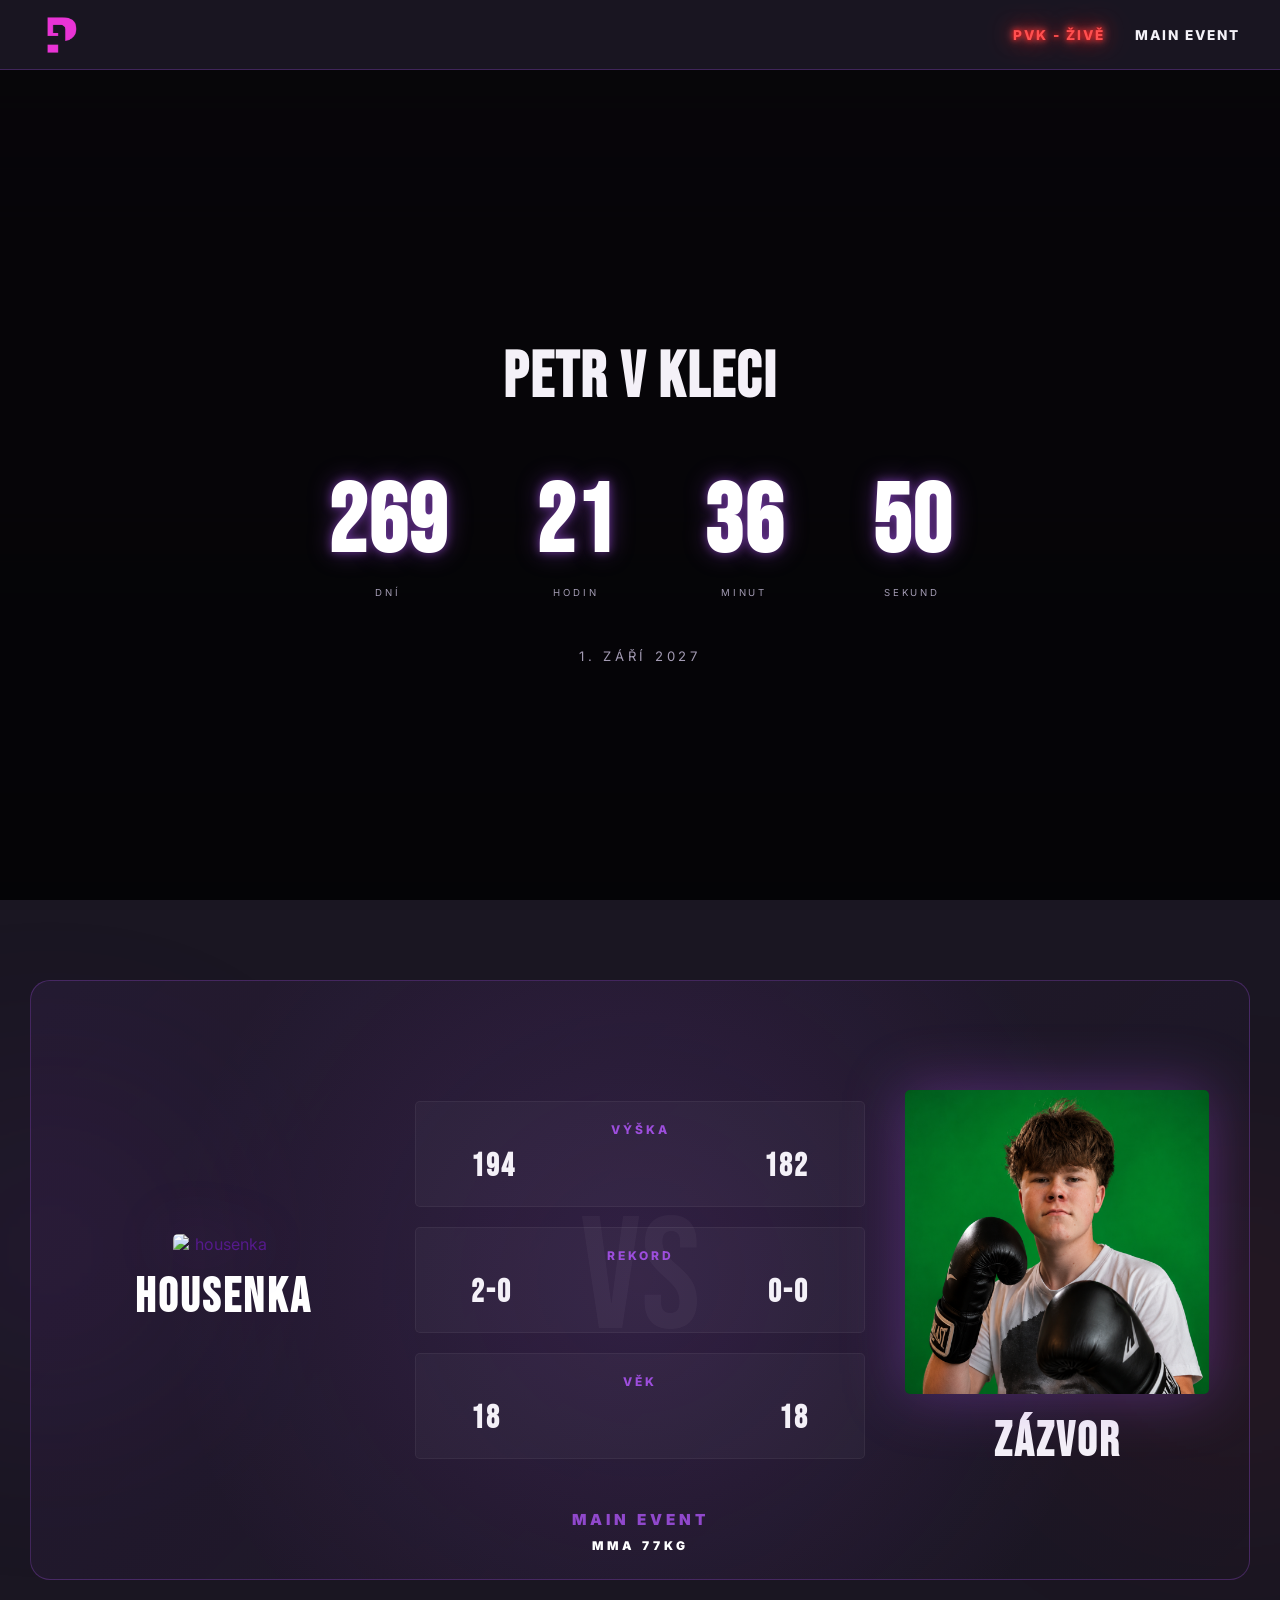
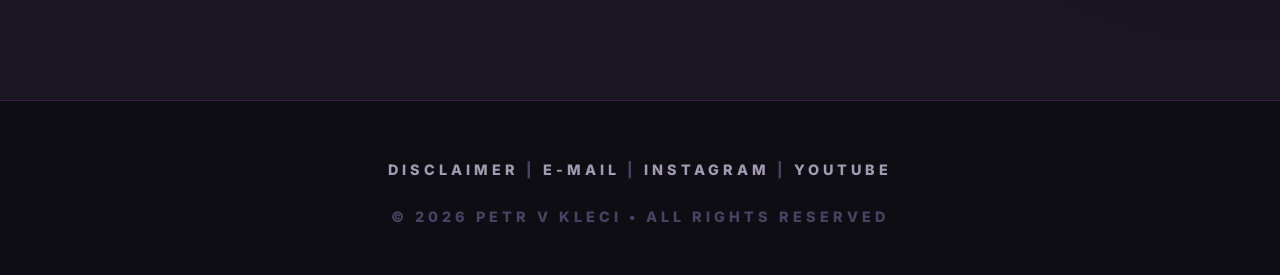
==== 2027/index.html @ d3b1854f "Add files via upload" ====
<!DOCTYPE html>
<html lang="cs">
<head>
    <meta charset="UTF-8">
    <meta name="viewport" content="width=device-width, initial-scale=1.0">
    <title>PETR V KLECI</title>
    <link href="https://fonts.googleapis.com/css2?family=Bebas+Neue&family=Inter:wght@400;600;800;900&display=swap" rel="stylesheet">
    <link rel="stylesheet" href="styles.css">
    <link rel="icon" href="../img/logo-transparent.png">
    <script async src="https://pagead2.googlesyndication.com/pagead/js/adsbygoogle.js?client=ca-pub-2241425218539094"
     crossorigin="anonymous"></script>
     <meta name="google-adsense-account" content="ca-pub-2241425218539094">
</head>

<body>
    <div class="cyber-grid"></div>
    <div class="ambient-blob" id="blob"></div>
    <div class="scroll-progress" id="progress"></div>
    <nav>
        <div class="logo-container">
            <a href="#"  class="logo-img" onerror="this.style.display='none'; document.getElementById('logo-text').style.display='block';">
                <img src="../img/logo-transparent.png" alt="Petr v kleci Logo" class="logo-img" onerror="this.style.display='none'; document.getElementById('logo-text').style.display='block';">
           </a>
        </div>
    
        <div class="nav-links">
            <a href="https://petrvkleci.fun/live/" target="_blank"><div class="live">PVK - ŽIVĚ</div></a>
            <a href="#main-event">MAIN EVENT</a>
        </div>
    </nav>

    <header class="hero">

    <video class="hero-video" autoplay muted loop playsinline>
        <source src="https://pub-b3b0f845e0294ce48c312dda4aa62917.r2.dev/housenka-vs-zazvor-promo.mp4" type="video/mp4">
    </video>

    <div class="hero-overlay">

            <div class="cdown">
                
                <h2 class="cdown-event">PETR V KLECI</h2>
                
                <div class="cdown-grid">
                    <div class="cunit">
                        <span class="cunit-n" id="cdDays">--</span>
                        <span class="cunit-l">Dní</span>
                    </div>
                    <div class="cunit">
                        <span class="cunit-n" id="cdHours">--</span>
                        <span class="cunit-l">Hodin</span>
                    </div>
                    <div class="cunit">
                        <span class="cunit-n" id="cdMins">--</span>
                        <span class="cunit-l">Minut</span>
                    </div>
                    <div class="cunit">
                        <span class="cunit-n" id="cdSecs">--</span>
                        <span class="cunit-l">Sekund</span>
                    </div>
                </div>
            <p class="cdown-date rv">1. ZÁŘÍ 2027</p>
        </div>
    

    </header>
 <main class="fight-card">
    <article class="fight main-event" id="main-event">

            <div class="fighter fighter-left">
                <a href="">
                    <img src="../img/housenka.png" alt="housenka">
                </a>
                <h2>HOUSENKA</h2>
            </div>
            <div class="fight-info">

                <div class="stat-row">
                    <span>Výška</span>
                    <h3>194</h3>
                    <h3>182</h3>
                </div>

                <div class="stat-row">
                    <span>Rekord</span>
                    <h3>2-0</h3>
                    <h3>0-0</h3>
                </div>

                <div class="stat-row">
                    <span>Věk</span>
                    <h3>18</h3>
                    <h3>18</h3>
                </div>

            </div>

            <div class="fighter fighter-right">
                <a href="">
                    <img src="../img/zazvor.png" alt="zazvor">
                </a>
                <h2>ZÁZVOR</h2>
            </div>
            <div class="fight-label">
                MAIN EVENT
            </div>
            <div class="rules">
                MMA 77kg
            </div>
        </article>

</main>

    <footer class="footer">
    <div class="footer-container">

        <div class="footer-contact">
            <a href="files/prohlaseni_petr_v_kleci.pdf" target="_blank">Disclaimer</a> |
            <a href="mailto:petrvkleci@petrvkleci.fun">E-Mail</a> |
            <a href="https://instagram.petrvkleci.fun" target="_blank">Instagram</a> |
            <a href="https://youtube.petrvkleci.fun" target="_blank">YouTube</a>
        </div>

        <div class="footer-bottom">
            <p>© 2026 PETR V KLECI • All rights reserved</p>
        </div>

    </div>
</footer>

    <script src="script.js"></script>
</body>
</html>
---- 2027/styles.css ----
:root {
    --bg-color: #1a1622; 
    --surface-color: #272236; 
    --surface-hover: #322b46; 
    --text-main: #f4f1f8;
    --text-muted: #a39bb3;
    --accent: #9d4edd; 
    --accent-glow: rgba(157, 78, 221, 0.6);
    --glass-border: rgba(157, 78, 221, 0.3);
    --nav-height: 70px; 
}

::-webkit-scrollbar {
    width: 8px;
}
::-webkit-scrollbar-track { background: var(--bg-color); }
::-webkit-scrollbar-thumb { background: var(--accent); border-radius: 4px; }

* {
    margin: 0;
    padding: 0;
    box-sizing: border-box;
    scroll-behavior: smooth;
}

html,
body {
    width: 100%;
    overflow-x: hidden;
}

body {
    background-color: var(--bg-color);
    color: var(--text-main);
    font-family: 'Inter', sans-serif;
    position: relative;
}

.cyber-grid {
    position: fixed;
    top: 0; left: 0; width: 100vw; height: 100vh;
    background-size: 50px 50px;
    z-index: -1;
    transform: perspective(1000px) rotateX(60deg) translateY(-100px) translateZ(-200px);
    animation: gridMove 20s linear infinite;
    opacity: 0.5;
}

@keyframes gridMove {
    0% { transform: perspective(1000px) rotateX(60deg) translateY(0) translateZ(-200px); }
    100% { transform: perspective(1000px) rotateX(60deg) translateY(50px) translateZ(-200px); }
}

article {
    scroll-margin-top: calc(var(--nav-height) + 20px);
    position: relative;
    z-index: 10;
}

.scroll-progress {
    position: fixed;
    top: 0; left: 0; height: 3px;
    background: var(--accent);
    width: 0%;
    z-index: 2000;
    box-shadow: 0 0 15px var(--accent-glow);
}

nav {
    position: fixed;
    top: 0; width: 100%; height: var(--nav-height);
    padding: 0 40px;
    display: flex; justify-content: space-between; align-items: center;
    background: rgba(26, 22, 34, 0.9);
    z-index: 1000;
    border-bottom: 1px solid var(--glass-border);
}

.logo-container { height: 40px; }
.logo-img { height: 100%; width: auto; object-fit: contain; }

.nav-links { display: flex; gap: 30px; }
.nav-links a {
    color: var(--text-main); text-decoration: none; font-weight: 800;
    font-size: 0.85rem; letter-spacing: 2px; text-transform: uppercase;
    position: relative; padding: 5px 0; transition: color 0.3s;
}
.nav-links a:hover { color: var(--accent); text-shadow: 0 0 10px var(--accent-glow); }

main a {
    text-decoration: none;
}

.hero {
    position: relative;
    height: calc(100vh - var(--nav-height));
    margin-top: var(--nav-height); 
    overflow: hidden;
    margin-bottom: 80px;
    display: flex;
    justify-content: center;
    align-items: center;
    text-align: center;
    background-image: url("img/background.png");
    background-size: cover;
    background-position: center;
    background-repeat: no-repeat;
}

.hero::before {
    content: "";
    position: absolute;
    inset: 0;
    background: linear-gradient(
        to bottom,
        rgba(0,0,0,0.4),
        rgba(0,0,0,0.25)
    );
    z-index: 1;
}

.hero-video {
    position: absolute;
    top: 0;
    left: 0;
    width: 100%;
    height: 100%;
    object-fit: cover;
    opacity: 1;
    z-index: 0;
}

.hero-overlay {
    position: absolute;
    inset: 0;
    background: linear-gradient(
        to bottom,
        rgba(0,0,0,.55),
        rgba(0,0,0,.75)
    );
    z-index: 2;
    display: flex;
    justify-content: center;
    align-items: center;
}

.cdown {
    padding: 88px 40px;
    text-align: center;
    position: relative;
    overflow: hidden;
    margin-top: 40px;
}

.cdown-event {
    font-family: 'Bebas Neue', sans-serif;
    font-size: 4em;
    letter-spacing: .03em;
    margin-bottom: 56px;
    line-height: 1;
}

.cdown-grid {
    display: flex;
    flex-wrap: wrap;
    justify-content: center;
    margin-bottom: 50px;
}

.cunit { padding: 0 44px;}
.cunit:last-child { border-right: none; }

.cunit-n {
    font-family: 'Bebas Neue', sans-serif;
    font-size: clamp(2rem, 8vw, 6rem);
    font-weight: 900;
    color: #fff;
    letter-spacing: 2px;
    text-shadow:
        0 0 10px rgba(157,78,221,.6),
        0 0 25px rgba(157,78,221,.4);
}

.cunit-l {
    font-size: .6rem;
    letter-spacing: .3em;
    text-transform: uppercase;
    color: var(--text-muted);
    margin-top: 6px;
    display: block;
}

.cdown-date {
    font-size: .82rem;
    letter-spacing: .28em;
    color: var(--text-muted);
}

.fight-card {
    max-width: 1400px;
    margin: 0 auto;
    padding: 0 30px 120px;
    position: relative;
}

.fight-card::before {
    content: "";
    position: absolute;
    width: 300px;
    height: 300px;
    background: var(--accent);
    opacity: .08;
    filter: blur(120px);
    top: 120px;
    left: -100px;
}

.fight-card::after {
    content: "";
    position: absolute;
    width: 300px;
    height: 300px;
    background: #ff4444;
    opacity: .06;
    filter: blur(120px);
    right: -100px;
    top: 200px;
}

.fight {
    position: relative;
    display: grid;
    grid-template-columns: 1fr 450px 1fr;
    align-items: center;
    background: linear-gradient(
        135deg,
        rgba(157,78,221,.08),
        rgba(0,0,0,0)
    );
    border: 1px solid var(--glass-border);
    border-radius: 20px;
    overflow: hidden;
    min-height: 600px;
}

.fight::before {
    content: "";
    position: absolute;
    inset: 0;
    background: radial-gradient(
        circle at center,
        rgba(157,78,221,.15),
        transparent 70%
    );
    pointer-events: none;
}

.fight::after {
    content: "VS";
    position: absolute;
    left: 50%;
    top: 50%;
    transform: translate(-50%, -50%);
    font-family: 'Bebas Neue', sans-serif;
    font-size: 10rem;
    color: rgba(255,255,255,.04);
    z-index: 1;
}

.fighter {
    position: relative;
    z-index: 2;
    text-align: center;
    padding: 40px;
}

.fighter img {
    width: 100%;
    max-width: 380px;
    min-width: 100px;
    transition: .4s;
    filter: drop-shadow(0 0 30px rgba(157,78,221,.4));
    border-radius: 5px;
}

.fighter:hover img {
    transform: scale(1.05);
}

.fighter h2 {
    margin-top: 15px;
    font-family: 'Bebas Neue', sans-serif;
    font-size: 3rem;
    letter-spacing: 3px;
}

.fighter-left h2 {
    color: white;
}

.fight-info {
    position: relative;
    z-index: 2;
    display: flex;
    flex-direction: column;
    gap: 20px;
}

.stat-row {
    display: grid;
    grid-template-columns: 1fr 1fr;
    grid-template-rows: auto auto;
    align-items: center;
    padding: 20px 55px;
    background: rgba(255,255,255,.03);
    border: 1px solid rgba(255,255,255,.05);
    gap: 10px 20px;
    border-radius: 5px;
}

.stat-row span {
    grid-column: 1 / -1;
    text-align: center;
    color: var(--accent);
    font-size: .75rem;
    font-weight: 800;
    letter-spacing: 3px;
    text-transform: uppercase;
}

.stat-row h3 {
    font-family: 'Bebas Neue', sans-serif;
    font-size: 2rem;
    letter-spacing: 2px;
    margin: 0;
}

.stat-row h3:first-of-type {
    justify-self: start;
    text-align: left;
}

.stat-row h3:last-of-type {
    justify-self: end;
    text-align: right;
}

.fight-label {
    position: absolute;
    left: 50%;
    bottom: 50px;    
    transform: translateX(-50%);
    font-size: .95rem;
    font-weight: 900;
    letter-spacing: 4px;
    color: var(--accent);
    text-transform: uppercase;
    opacity: .9;
}

.rules {
    position: absolute;
    left: 50%;
    bottom: 18px;
    transform: translateX(-50%);

    padding: 8px 22px;
    font-weight: 900;
    font-size: .75rem;
    letter-spacing: 4px;
    text-transform: uppercase;

    color: #fff;


    z-index: 5;
    white-space: nowrap;
}

.live {
    color: #ff5050;
    text-shadow:
        0 0 5px #ff0000,
        0 0 10px #ff8b8b,
        0 0 20px #ff0000,
        0 0 40px #ff8b8b;
    animation: pulselive 1.5s infinite ease-in-out;
}

@keyframes pulselive {
    0%, 100% {
        text-shadow:
            0 0 5px #ff8b8b,
            0 0 10px #ff0000,
            0 0 20px #ff8b8b,
            0 0 40px #ff0000;
    }
    50% {
        text-shadow:
            0 0 10px #ff0000,
            0 0 20px #ff8b8b,
            0 0 40px #ff0000,
            0 0 80px #ff8b8b;
    }
}

footer {
    text-align: center;
    padding: 50px;
    background: #0f0d14;
    border-top: 1px solid var(--glass-border);
    color: #4b4263;
    font-size: 0.9rem;
    letter-spacing: 4px;
    text-transform: uppercase;
    font-weight: 800;
}

.footer-container {
    display: flex;
    flex-direction: column;
}

.footer-contact {
    margin: 10px 0 30px 0;
}

.footer-contact a {
    text-decoration: none;
    transition: .3s;
    color: var(--text-muted);
}

.footer-contact a:hover {
    text-shadow: 0 0 10px var(--accent-glow);
    color: var(--accent);
}

/* RESPONSIVITA (TABLETY) */
@media (min-width: 768px) and (max-width: 1024px) {
    nav {
        padding: 0 25px;
    }

    .nav-links {
        gap: 20px;
        font-size: 0.8rem;
    }

    .hero {
        height: calc(85vh - var(--nav-height));
    }

    .cdown {
        padding: 70px 25px;
    }

    .cdown-event {
        font-size: 3.2rem;
    }

    .cunit-n {
        font-size: 4rem;
    }

    .fight {
        grid-template-columns: 1fr 1.2fr 1fr;
        min-height: 500px;
        padding: 20px;
    }

    .fighter img {
        max-width: 260px;
    }

    .fighter h2 {
        font-size: 2.2rem;
    }

    .stat-row {
        padding: 18px 25px;
    }

    .stat-row h3 {
        font-size: 1.6rem;
    }

    .fight::after {
        font-size: 7rem;
    }

    .fight-label {
        font-size: 0.75rem;
        bottom: 30px;
    }

    .fight-card {
        padding: 0 20px 100px;
    }

    .footer-container {
        padding: 20px;
    }
}

/* RESPONSIVITA (MOBILY) */
@media (max-width: 1024px) {
    .nav-links {
        display: none;
    }

    nav {
        padding: 0 20px;
    }

    .cyber-grid {
        display: none;
    }

    .hero {
        height: auto;
        min-height: 85vh;
    }

    .cdown {
        padding: 10px 15px;
        width: 100%;
    }

    .cdown-grid {
        display: flex;
        justify-content: center;
        gap: 0px;
        flex-wrap: nowrap;
        margin-bottom: 25px;
    }

    .cunit {
        padding: 0 10px;
    }

    .cunit:last-child {
        border-right: none;
    }

    .cunit-n {
        font-size: clamp(1.8rem, 7vw, 3rem);
        line-height: 1;
    }

    .cunit-l {
        font-size: 0.6rem;
        letter-spacing: 0.08em;
        margin-top: 8px;
    }

    .cdown-date {
        font-size: 0.8rem;
        letter-spacing: 0.15em;
        padding: 0 10px;
    }
}

@media (max-width: 768px) {
    .hero-video {
        display: none;
    }

    .hero-overlay {
        padding: 15px;
    }

    .cdown {
        padding: 60px 15px;
    }

    .cdown-event {
        font-size: 2.8rem;
        margin-bottom: 25px;
    }

    .cdown-grid {
        gap: 6px;
        margin-bottom: 20px;
    }

    .cunit-n {
        font-size: 3rem;
    }

    .cunit-l {
        font-size: 0.7rem;
        letter-spacing: 0.1em;
    }

    .cdown-date {
        font-size: 0.95rem;
    }

    nav {
        padding: 0 15px;
    }

    .fight {
        display: grid;
        grid-template-columns: 1fr 1fr;
        grid-template-areas:
            "left right"
            "info info";
        gap: 8px;
        padding: 10px;
        align-items: start;
    }

    .fighter {
        padding: 0;
    }

    .fighter img {
        max-width: 190px;
        width: 100%;
        margin: 30px auto;
        display: block;
    }

    .fighter h2 {
        font-size: 1.35rem;
        margin-top: 6px;
        line-height: 1.1;
    }

    .fight-info {
        grid-area: info;
        margin: 0;
        padding: 0;
        gap: 6px;
    }

    .stat-row {
        padding: 8px 10px;
        margin: 0;
    }

    .stat-row span {
        font-size: 0.6rem;
        letter-spacing: 1px;
    }

    .stat-row h3 {
        font-size: 0.95rem;
    }

    .stat-row h3:first-of-type {
        padding-left: 8px;
    }

    .stat-row h3:last-of-type {
        padding-right: 8px;
    }

    .fight::after {
        font-size: 3rem;
        opacity: 0.03;
    }

    .fight-label {
        display: none;
    }

    footer {
        padding: 25px 15px;
        font-size: 0.8rem;
    }

    .footer-container {
        text-align: center;
        gap: 10px;
    }

    .footer-contact {
        margin: 0 0 10px 0;
        font-size: 0.85rem;
    }

    .footer-bottom {
        font-size: 0.7rem;
        opacity: 0.75;
    }
}
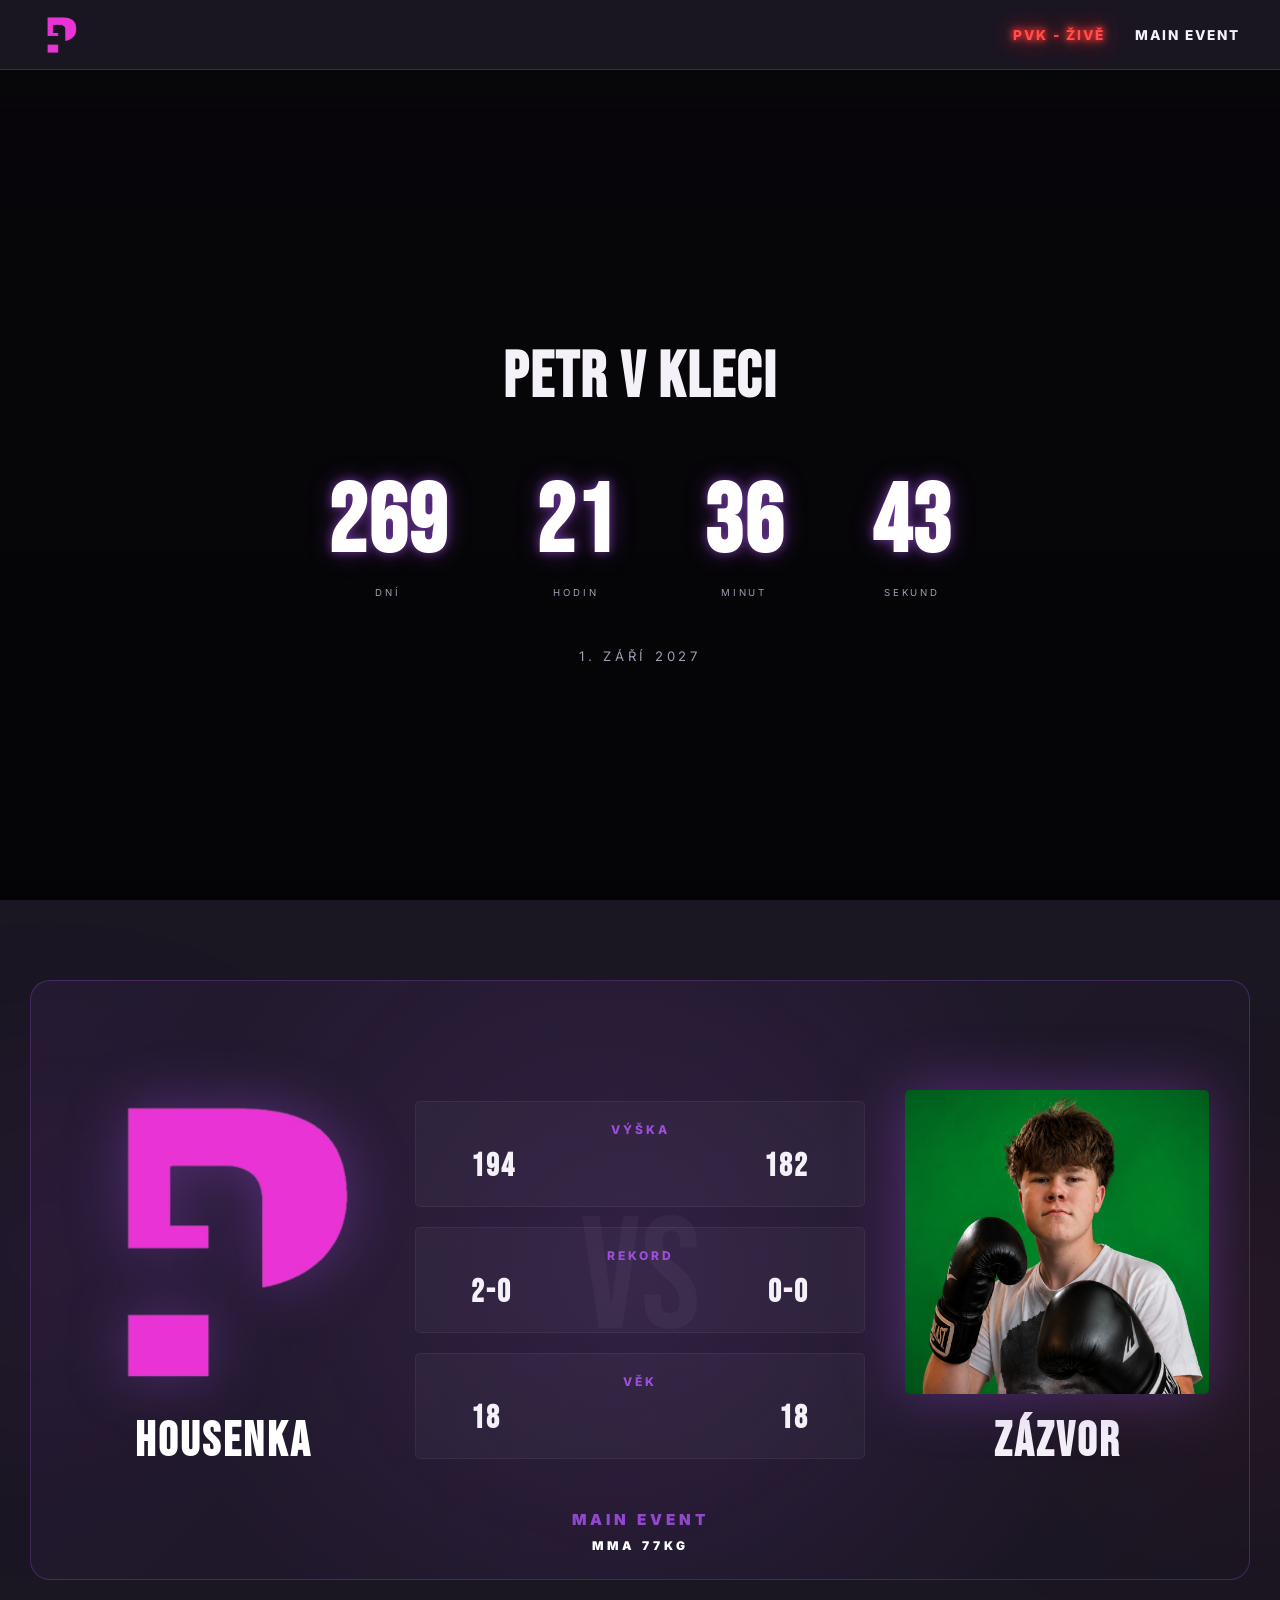
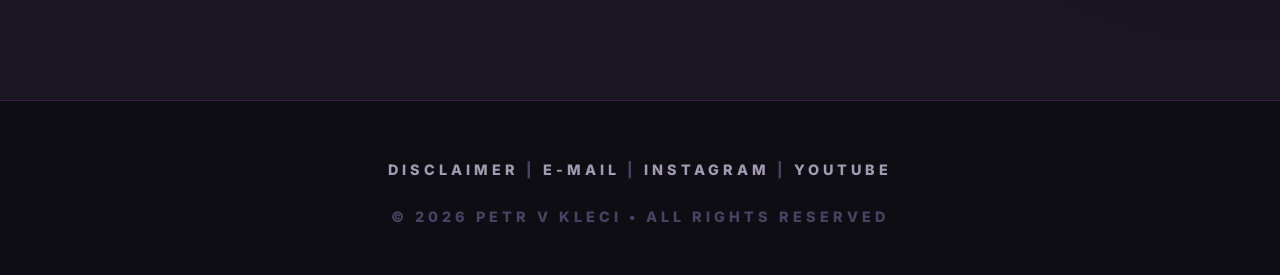
==== commit ff41c912: "Add files via upload" ====
--- a/2027/index.html
+++ b/2027/index.html
@@ -18,7 +18,7 @@
     <div class="scroll-progress" id="progress"></div>
     <nav>
         <div class="logo-container">
-            <a href="#"  class="logo-img" onerror="this.style.display='none'; document.getElementById('logo-text').style.display='block';">
+            <a href="../#"  class="logo-img" onerror="this.style.display='none'; document.getElementById('logo-text').style.display='block';">
                 <img src="../img/logo-transparent.png" alt="Petr v kleci Logo" class="logo-img" onerror="this.style.display='none'; document.getElementById('logo-text').style.display='block';">
            </a>
         </div>
@@ -68,7 +68,7 @@
     <article class="fight main-event" id="main-event">
 
             <div class="fighter fighter-left">
-                <a href="">
+                <a href="../zapasnici/housenka/#">
                     <img src="../img/housenka.png" alt="housenka">
                 </a>
                 <h2>HOUSENKA</h2>
@@ -96,7 +96,7 @@
             </div>
 
             <div class="fighter fighter-right">
-                <a href="">
+                <a href="../zapasnici/zazvor/#">
                     <img src="../img/zazvor.png" alt="zazvor">
                 </a>
                 <h2>ZÁZVOR</h2>
@@ -115,7 +115,7 @@
     <div class="footer-container">
 
         <div class="footer-contact">
-            <a href="files/prohlaseni_petr_v_kleci.pdf" target="_blank">Disclaimer</a> |
+            <a href="../files/prohlaseni_petr_v_kleci.pdf" target="_blank">Disclaimer</a> |
             <a href="mailto:petrvkleci@petrvkleci.fun">E-Mail</a> |
             <a href="https://instagram.petrvkleci.fun" target="_blank">Instagram</a> |
             <a href="https://youtube.petrvkleci.fun" target="_blank">YouTube</a>
